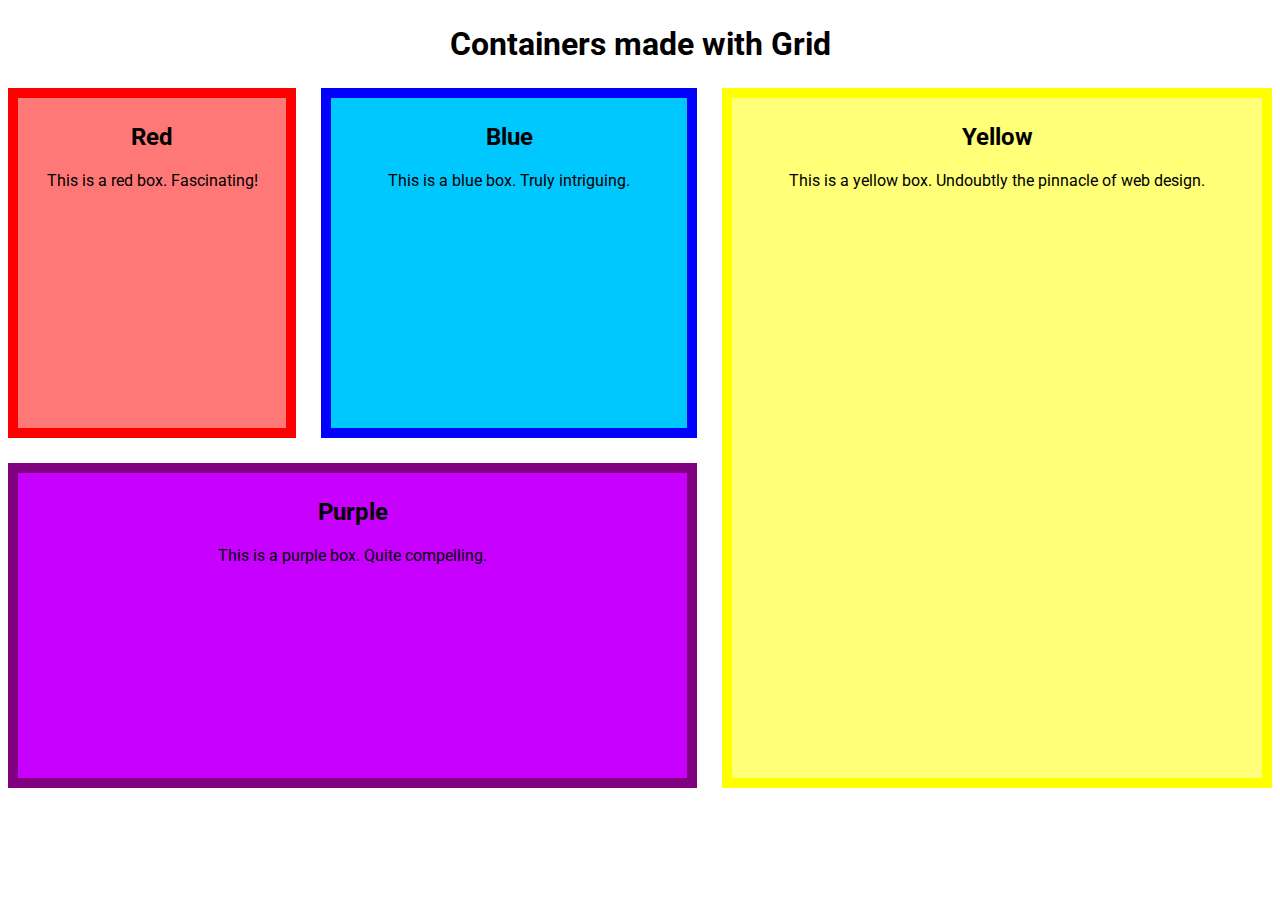
==== index.html @ b6027e62 "compiled new scss file to style.css" ====
<!DOCTYPE html>
<html>
    <head>
        <!-- Required meta tags -->
        <meta charset="utf-8">
        <meta name="viewport" content="width=device-width, initial-scale=1">
        <link href="css/style.css" rel="stylesheet" type="text/css" />
        <title>Title</title>
    </head>
    <body>
        <h1>Containers made with Grid</h1>
        <div id="grid-container">
            <div id="grid-item-1">
                <h2>Red</h2>
                <p>This is a red box. Fascinating!</p>
            </div>
            <div id="grid-item-2">
                <h2>Blue</h2>
                <p>This is a blue box. Truly intriguing.</p>
            </div>
            <div id="grid-item-3">
                <h2>Yellow</h2>
                <p>This is a yellow box. Undoubtly the pinnacle of web design.</p>
            </div>
            <div id="grid-item-4">
                <h2>Purple</h2>
                <p>This is a purple box. Quite compelling.</p>
            </div>
        </div>
    </body>
</html>
---- css/style.css ----
@import url("https://fonts.googleapis.com/css2?family=Roboto&display=swap");
h1 {
  margin: 25px;
  font-family: "Roboto", sans-serif;
  text-align: center;
}

h2 {
  margin-top: 25px;
  font-weight: bold;
}

#grid-container {
  display: grid;
  gap: 25px;
  grid-template-columns: auto auto auto auto auto;
  grid-template-rows: 100px 100px 100px 100px 200px;
}

#grid-item-1 {
  grid-column: 1/2;
  grid-row: 1/4;
  background-color: RGB(255, 120, 120);
  border: 10px solid red;
  font-family: "Roboto", sans-serif;
  text-align: center;
}

#grid-item-2 {
  grid-column: 2/4;
  grid-row: 1/4;
  background-color: RGB(0, 200, 255);
  border: 10px solid blue;
  font-family: "Roboto", sans-serif;
  text-align: center;
}

#grid-item-3 {
  grid-column: 4/6;
  grid-row: 1/6;
  background-color: RGB(255, 255, 120);
  border: 10px solid yellow;
  font-family: "Roboto", sans-serif;
  text-align: center;
}

#grid-item-4 {
  grid-column: 1/4;
  grid-row: 4/6;
  background-color: RGB(200, 0, 255);
  border: 10px solid purple;
  font-family: "Roboto", sans-serif;
  text-align: center;
}

/*# sourceMappingURL=style.css.map */
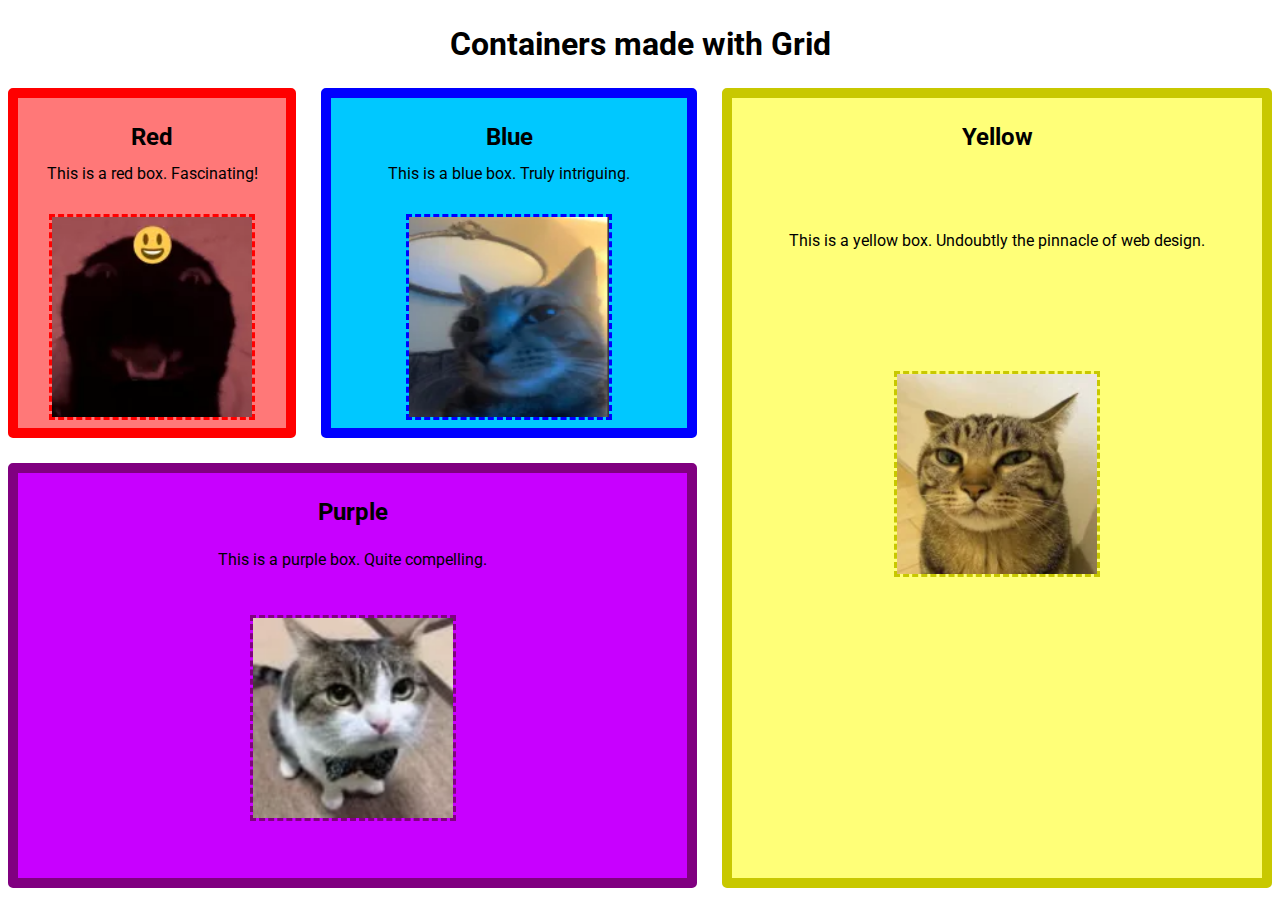
==== commit 0e406755: "add images" ====
--- a/index.html
+++ b/index.html
@@ -13,18 +13,22 @@
             <div id="grid-item-1">
                 <h2>Red</h2>
                 <p>This is a red box. Fascinating!</p>
+                <img src="images/ca_10.png" id="img-1">
             </div>
             <div id="grid-item-2">
                 <h2>Blue</h2>
                 <p>This is a blue box. Truly intriguing.</p>
+                <img src="images/ca19.png" id="img-2">
             </div>
             <div id="grid-item-3">
                 <h2>Yellow</h2>
                 <p>This is a yellow box. Undoubtly the pinnacle of web design.</p>
+                <img src="images/ca35.png" id="img-3">
             </div>
             <div id="grid-item-4">
                 <h2>Purple</h2>
                 <p>This is a purple box. Quite compelling.</p>
+                <img src="images/ca20.png" id="img-4">
             </div>
         </div>
     </body>
--- a/css/style.css
+++ b/css/style.css
@@ -8,13 +8,54 @@
 h2 {
   margin-top: 25px;
   font-weight: bold;
+  grid-row: 1/2;
+}
+
+p {
+  grid-row: 2/3;
+}
+
+#img-1 {
+  border: 3px dashed red;
+  grid-row: 3/4;
+  margin-right: auto;
+  margin-left: auto;
+  height: 200px;
+  width: 200px;
+}
+
+#img-2 {
+  border: 3px dashed blue;
+  grid-row: 3/4;
+  margin-right: auto;
+  margin-left: auto;
+  height: 200px;
+  width: 200px;
+}
+
+#img-3 {
+  border: 3px dashed RGB(200, 200, 0);
+  grid-row: 3/4;
+  margin-right: auto;
+  margin-left: auto;
+  height: 200px;
+  width: 200px;
+}
+
+#img-4 {
+  border: 3px dashed purple;
+  grid-row: 3/4;
+  margin-right: auto;
+  margin-left: auto;
+  height: 200px;
+  width: 200px;
 }
 
 #grid-container {
   display: grid;
   gap: 25px;
   grid-template-columns: auto auto auto auto auto;
-  grid-template-rows: 100px 100px 100px 100px 200px;
+  grid-template-rows: 100px 100px 100px 100px 300px;
 }
 
 #grid-item-1 {
@@ -24,6 +65,10 @@
   border: 10px solid red;
   font-family: "Roboto", sans-serif;
   text-align: center;
+  display: grid;
+  grid-template-columns: auto;
+  grid-template-rows: 15% 20% 65%;
+  border-radius: 5px;
 }
 
 #grid-item-2 {
@@ -33,15 +78,23 @@
   border: 10px solid blue;
   font-family: "Roboto", sans-serif;
   text-align: center;
+  display: grid;
+  grid-template-columns: auto;
+  grid-template-rows: 15% 20% 65%;
+  border-radius: 5px;
 }
 
 #grid-item-3 {
   grid-column: 4/6;
   grid-row: 1/6;
   background-color: RGB(255, 255, 120);
-  border: 10px solid yellow;
+  border: 10px solid RGB(200, 200, 0);
   font-family: "Roboto", sans-serif;
   text-align: center;
+  display: grid;
+  grid-template-columns: auto;
+  grid-template-rows: 15% 20% 65%;
+  border-radius: 5px;
 }
 
 #grid-item-4 {
@@ -51,6 +104,10 @@
   border: 10px solid purple;
   font-family: "Roboto", sans-serif;
   text-align: center;
+  display: grid;
+  grid-template-columns: auto;
+  grid-template-rows: 15% 20% 65%;
+  border-radius: 5px;
 }
 
 /*# sourceMappingURL=style.css.map */
